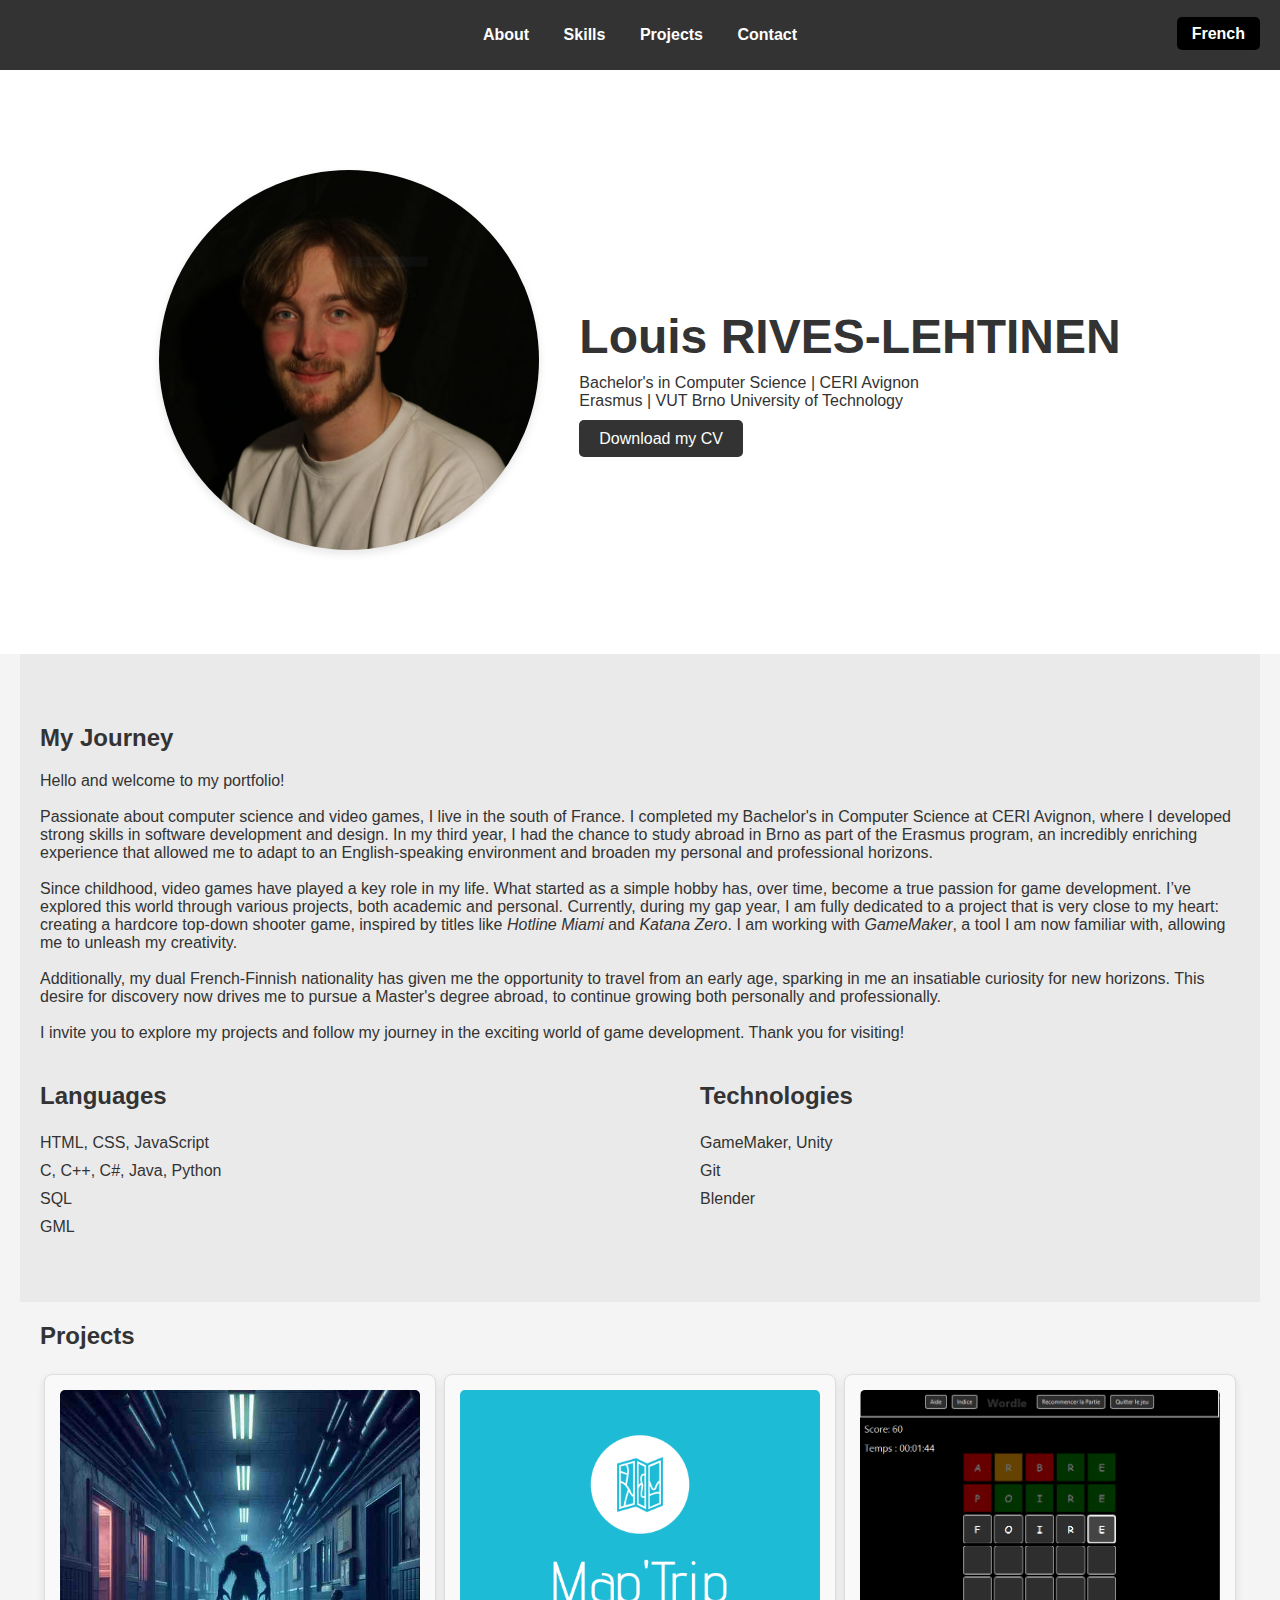
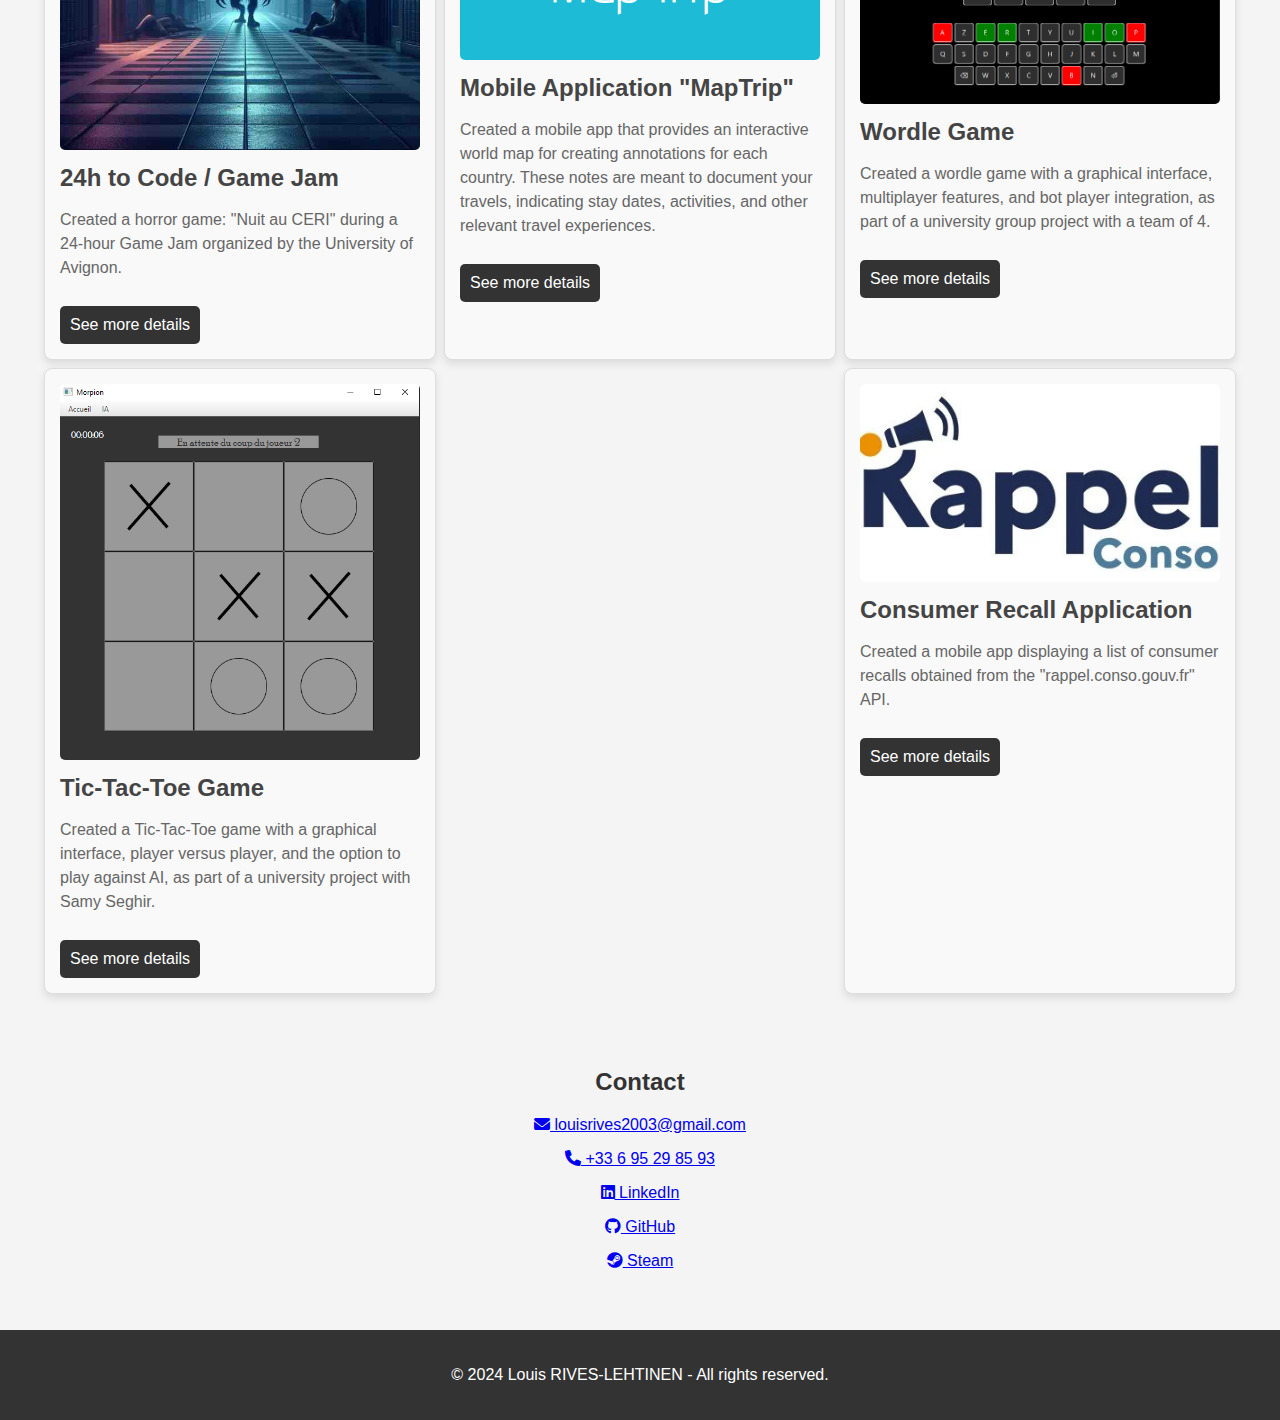
==== index-en.html @ 3df2e293 "Update index-en.html" ====
<!DOCTYPE html>
<html lang="en">
<head>
    <meta charset="UTF-8">
    <meta name="viewport" content="width=device-width, initial-scale=1.0">
    <meta http-equiv="X-UA-Compatible" content="IE=edge">
    <title>Portfolio - Louis RIVES-LEHTINEN</title>
    <link rel="stylesheet" href="style.css">
    <link rel="stylesheet" href="https://cdnjs.cloudflare.com/ajax/libs/font-awesome/6.0.0-beta3/css/all.min.css">
</head>
<body>
    <!-- Navigation -->
    <header>
        <nav>
            <ul>
                <li><a href="#about">About</a></li>
                <li><a href="#skills">Skills</a></li>
                <li><a href="#projects">Projects</a></li>
                <li><a href="#contact">Contact</a></li>
            </ul>
        </nav>
        <div class="language-switch">
            <a href="index.html" class="btn-lang">French</a>
        </div>
    </header>

    <!-- About Section -->
    <section id="about">
        <div class="container">
            <div class="about-content">
                <div class="photo">
                    <img src="ressources/photo-louis.jpg" alt="Photo of Louis RIVES-LEHTINEN" class="profile-photo">
                </div>
                <div class="about-text">
                    <h1>Louis RIVES-LEHTINEN</h1>
                    Bachelor's in Computer Science | CERI Avignon <br>
                    Erasmus | VUT Brno University of Technology 
                    </p> 
                    <a href="ressources/LouisRivesCV.pdf" class="btn">Download my CV</a>
                </div>
            </div>
        </div>
    </section>

    <!-- Skills Section -->
    <section id="skills" class="container">
        <h2>My Journey</h2>
        <div class="aboutme">
            <p>
                Hello and welcome to my portfolio! <br> <br>
                Passionate about computer science and video games, I live in the south of France. I completed my Bachelor's in Computer Science at CERI Avignon, where I developed strong skills in software development and design. In my third year, I had the chance to study abroad in Brno as part of the Erasmus program, an incredibly enriching experience that allowed me to adapt to an English-speaking environment and broaden my personal and professional horizons. <br> <br>
                Since childhood, video games have played a key role in my life. What started as a simple hobby has, over time, become a true passion for game development. I’ve explored this world through various projects, both academic and personal. Currently, during my gap year, I am fully dedicated to a project that is very close to my heart: creating a hardcore top-down shooter game, inspired by titles like <i>Hotline Miami</i> and <i>Katana Zero</i>. I am working with <i>GameMaker</i>, a tool I am now familiar with, allowing me to unleash my creativity.<br><br>
                Additionally, my dual French-Finnish nationality has given me the opportunity to travel from an early age, sparking in me an insatiable curiosity for new horizons. This desire for discovery now drives me to pursue a Master's degree abroad, to continue growing both personally and professionally.<br> <br>
                I invite you to explore my projects and follow my journey in the exciting world of game development. Thank you for visiting!
            </p>
        </div>
        <div class="skills">
            <div>
                <h3>Languages</h3>
                <ul>
                    <li>HTML, CSS, JavaScript</li>
                    <li>C, C++, C#, Java, Python</li>
                    <li>SQL</li>
                    <li>GML</li>
                </ul>
            </div>
            <div>
                <h3>Technologies</h3>
                <ul>
                    <li>GameMaker, Unity</li>
                    <li>Git</li>
                    <li>Blender</li>
                </ul>
            </div>
        </div>
    </section>

    <!-- Projects Section -->
    <section id="projects" class="container">
        <h2>Projects</h2>
        <div class="project-list">
            <div class="project">
                <img src="ressources/nuit_au_ceri.jpeg" alt="Nuit au CERI" class="project-image">
                <h3>24h to Code / Game Jam</h3>
                <p>Created a horror game: "Nuit au CERI" during a 24-hour Game Jam organized by the University of Avignon.</p>
                <a href="projects/nuit-au-ceri.html" class="btn">See more details</a>
            </div>
            <div class="project">
                <img src="ressources/maptrip.png" alt="MapTrip" class="project-image">
                <h3>Mobile Application "MapTrip"</h3>
                <p>Created a mobile app that provides an interactive world map for creating annotations for each country. These notes are meant to document your travels, indicating stay dates, activities, and other relevant travel experiences.</p>
                <a href="projects/maptrip.html" class="btn">See more details</a>
            </div>
            <div class="project">
                <img src="ressources/wordle.png" alt="Wordle" class="project-image">
                <h3>Wordle Game</h3>
                <p>Created a wordle game with a graphical interface, multiplayer features, and bot player integration, as part of a university group project with a team of 4.</p>
                <a href="projects/wordle.html" class="btn">See more details</a>
            </div>
            <div class="project">
                <img src="ressources/morpion.png" alt="Tic-Tac-Toe" class="project-image">
                <h3>Tic-Tac-Toe Game</h3>
                <p>Created a Tic-Tac-Toe game with a graphical interface, player versus player, and the option to play against AI, as part of a university project with Samy Seghir.</p>
                <a href="projects/morpion.html" class="btn">See more details</a>
            </div>
            <div class="project">
                <img src="ressources/logo-rappel-conso.jpg" alt="Rappel Consommateur" class="project-image">
                <h3>Consumer Recall Application</h3>
                <p>Created a mobile app displaying a list of consumer recalls obtained from the "rappel.conso.gouv.fr" API.</p>
                <a href="projects/rappel-conso.html" class="btn">See more details</a>
            </div>
        </div>
    </section>

    <!-- Contact Section -->
    <section id="contact" class="container">
        <h2>Contact</h2>
        <p> <a href="mailto:louisrives2003@gmail.com" class="social-link"> <i class="fas fa-envelope"></i> louisrives2003@gmail.com </a> </p>
        <p> <a href="tel:+33695298593" class="social-link"><i class="fas fa-phone"></i> +33 6 95 29 85 93 </a> </p>
        <p> <a href="https://www.linkedin.com/in/louis-rives-lehtinen-546127274/" target="_blank" class="social-link"> <i class="fab fa-linkedin"></i> LinkedIn </a> </p>
        <p> <a href="https://github.com/LouisRives" target="_blank" class="social-link"> <i class="fab fa-github"></i> GitHub </a> </p>
        <p> <a href="https://steamcommunity.com/id/AceLouis/" target="_blank" class="social-link"> <i class="fab fa-steam"></i> Steam </a> </p>
    </section>

    <footer>
        <p>© 2024 Louis RIVES-LEHTINEN - All rights reserved.</p>
    </footer>

    <script src="script.js"></script>
</body>
</html>
---- style.css ----
/* Style global */
body {
    font-family: Arial, sans-serif;
    margin: 0;
    padding: 0;
    background-color: #f4f4f4;
    color: #333;
}

/* Navigation */
header {
    background-color: #333;
    padding: 10px 0;
    text-align: center;
}

header nav ul {
    list-style: none;
    padding: 0;
}

header nav ul li {
    display: inline;
    margin: 0 15px;
}

header nav ul li a {
    color: white;
    text-decoration: none;
    font-weight: bold;
}

header nav ul li a:hover {
    text-decoration: underline;
}

.language-switch {
    position: absolute;
    top: 25px;
    right: 20px;
}

.language-switch .btn-lang {
    background-color: #000;
    color: white;
    padding: 8px 15px;
    text-decoration: none;
    border-radius: 5px;
    font-weight: bold;
    transition: background-color 0.3s ease;
}

.language-switch .btn-lang:hover {
    background-color: #555;
}

/* Section à propos */
#about {
    background-color: #fff;
    padding: 100px 20px;
    text-align: center;
}

#aboutproject {
    background-color: #fff;
    padding: 20px 20px;
    text-align: center;
}

.about-content {
    display: flex;
    align-items: center; 
    justify-content: center;
    gap: 20px; 
}

.photo {
    margin-right: 20px;
}

.profile-photo {
    width: 380px;
    height: 380px;
    border-radius: 50%; 
    object-fit: cover; 
    box-shadow: 0 4px 8px rgba(0, 0, 0, 0.1); 
}

.profile-photo-project {
    width: 180px;
    height: 180px;
    border-radius: 50%; 
    object-fit: cover; 
    box-shadow: 0 4px 8px rgba(0, 0, 0, 0.1); 
}

/* Texte à propos */
.about-text {
    max-width: 600px;
    text-align: left; 
}

#about h1 {
    font-size: 3em;
    margin-bottom: 10px;
}

#about p {
    font-size: 1.2em;
    margin-bottom: 20px;
}

#about .btn {
    background-color: #333;
    color: white;
    padding: 10px 20px;
    text-decoration: none;
    border-radius: 5px;
}

#about .btn:hover {
    background-color: #555;
}

#aboutproject .btn {
    background-color: #333;
    color: white;
    padding: 10px 20px;
    text-decoration: none;
    border-radius: 5px;
}

#aboutproject .btn:hover {
    background-color: #555;
}

/* Section compétences */
.container {
    width: 100%;
    max-width: 1200px;
    margin: auto;
}

#skills {
    background-color: #eaeaea;
    padding: 50px 20px;
}

.skills {
    display: flex;
    justify-content: space-between;
}

.skills div {
    width: 45%;
}

.skills h3 {
    font-size: 1.5em;
}

.skills ul {
    list-style: none;
    padding: 0;
}

.skills ul li {
    margin-bottom: 10px;
}

/* Liste des projets */
.project-list {
    display: flex; /* Utilise le modèle Flexbox */
    flex-wrap: wrap; /* Permet de passer à la ligne */
    justify-content: space-between; /* Espace entre les éléments */
}

/* Style de chaque projet */
.project {
    background-color: #f9f9f9; 
    border: 1px solid #ddd; 
    border-radius: 8px; 
    width: calc(33.333% - 8px); /* Ajuster la largeur pour tenir compte des marges */
    margin: 4px; /* Marge réduite pour un espacement total de 8px */
    padding: 15px;
    box-shadow: 0 4px 8px rgba(0, 0, 0, 0.1); 
    transition: transform 0.2s; 
}

/* Autres styles de projet */
.project-image {
    width: 100%; 
    height: auto; 
    border-radius: 5px; 
}

.project h3 {
    font-size: 1.5em; 
    color: #444;
    margin: 10px 0;
}

.project p {
    font-size: 1em; 
    color: #666; 
    line-height: 1.5; 
}

.project .btn {
    background-color: #333;
    color: white;
    padding: 10px;
    text-decoration: none;
    display: inline-block; /* Assurez-vous que le bouton est un bloc */
    border-radius: 5px;
    margin-top: 10px;
}

.project .btn:hover {
    background-color: #555;
}

/* Section contact */
#contact {
    padding: 50px 20px;
    text-align: center;
}

#contact p {
    margin-bottom: 10px;
}

footer {
    background-color: #333;
    color: white;
    padding: 20px 0;
    text-align: center;
}


#project-details {
    padding: 20px;
}

#project-details h2 {
    text-align: center;
    margin-bottom: 20px;
}

.project-description {
    text-align: justify;
    margin-bottom: 20px;
}

.project-images {
    display: flex;
    justify-content: center;
    flex-wrap: wrap;
    margin-bottom: 20px;
    padding: 10px;
}

.project-images img {
    margin-bottom: 10px;
    width: 400px;
    margin-right: 10px;
    border-radius: 8px;
}

/* Responsiveness */
@media (max-width: 768px) {
    .skills {
        flex-direction: column;
    }

    .skills div {
        width: 100%;
        margin-bottom: 20px;
    }

    .project-list {
        flex-direction: column; /* Colonne sur petits écrans */
        align-items: center; /* Centre les projets */
    }

    .project {
        width: 90%; /* Utilise presque toute la largeur sur petits écrans */
        margin: 10px 0; /* Espacement vertical entre les projets */
    }
}

@media (min-width: 769px) and (max-width: 1024px) {
    .project {
        width: 45%; /* Deux projets par ligne sur écrans moyens */
    }
}

@media (min-width: 1025px) {
    .project {
        width: 30%; /* Trois projets par ligne sur grands écrans */
    }
}
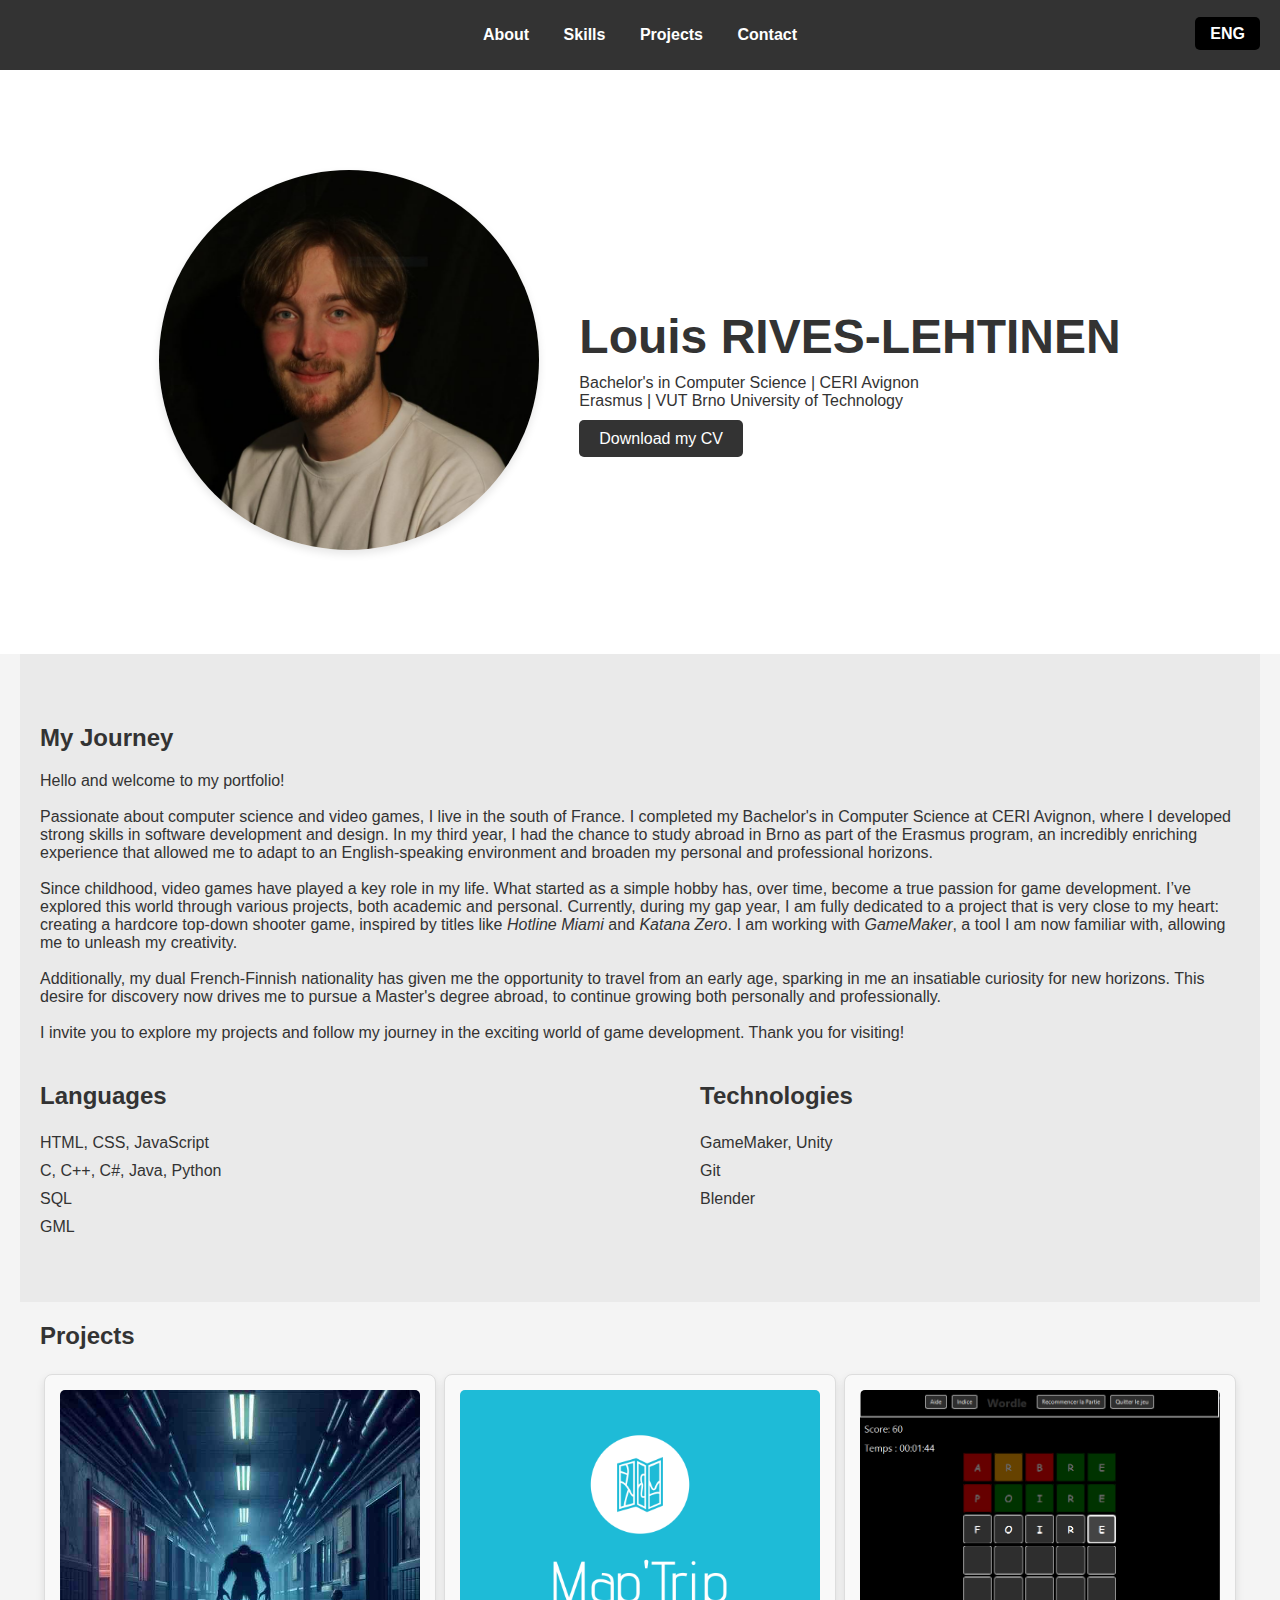
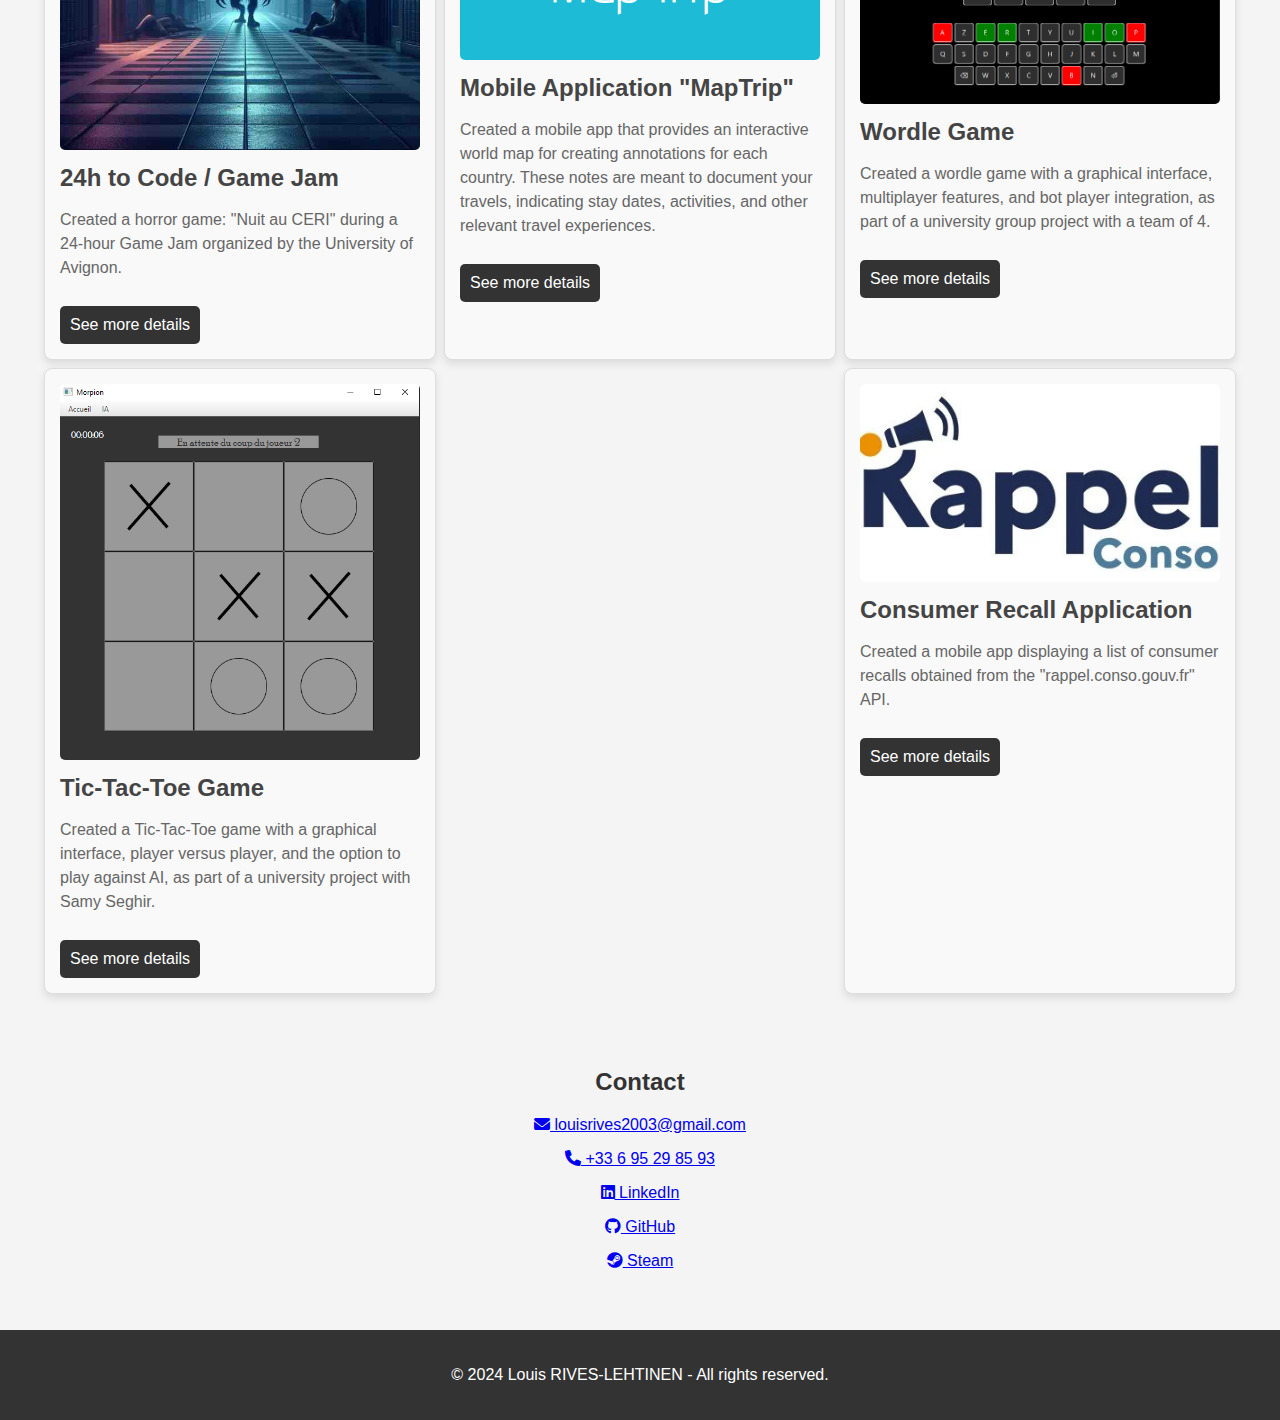
==== commit f4d08058: "Update index-en.html" ====
--- a/index-en.html
+++ b/index-en.html
@@ -20,7 +20,7 @@
             </ul>
         </nav>
         <div class="language-switch">
-            <a href="index.html" class="btn-lang">French</a>
+            <a href="index.html" class="btn-lang">ENG</a>
         </div>
     </header>
 
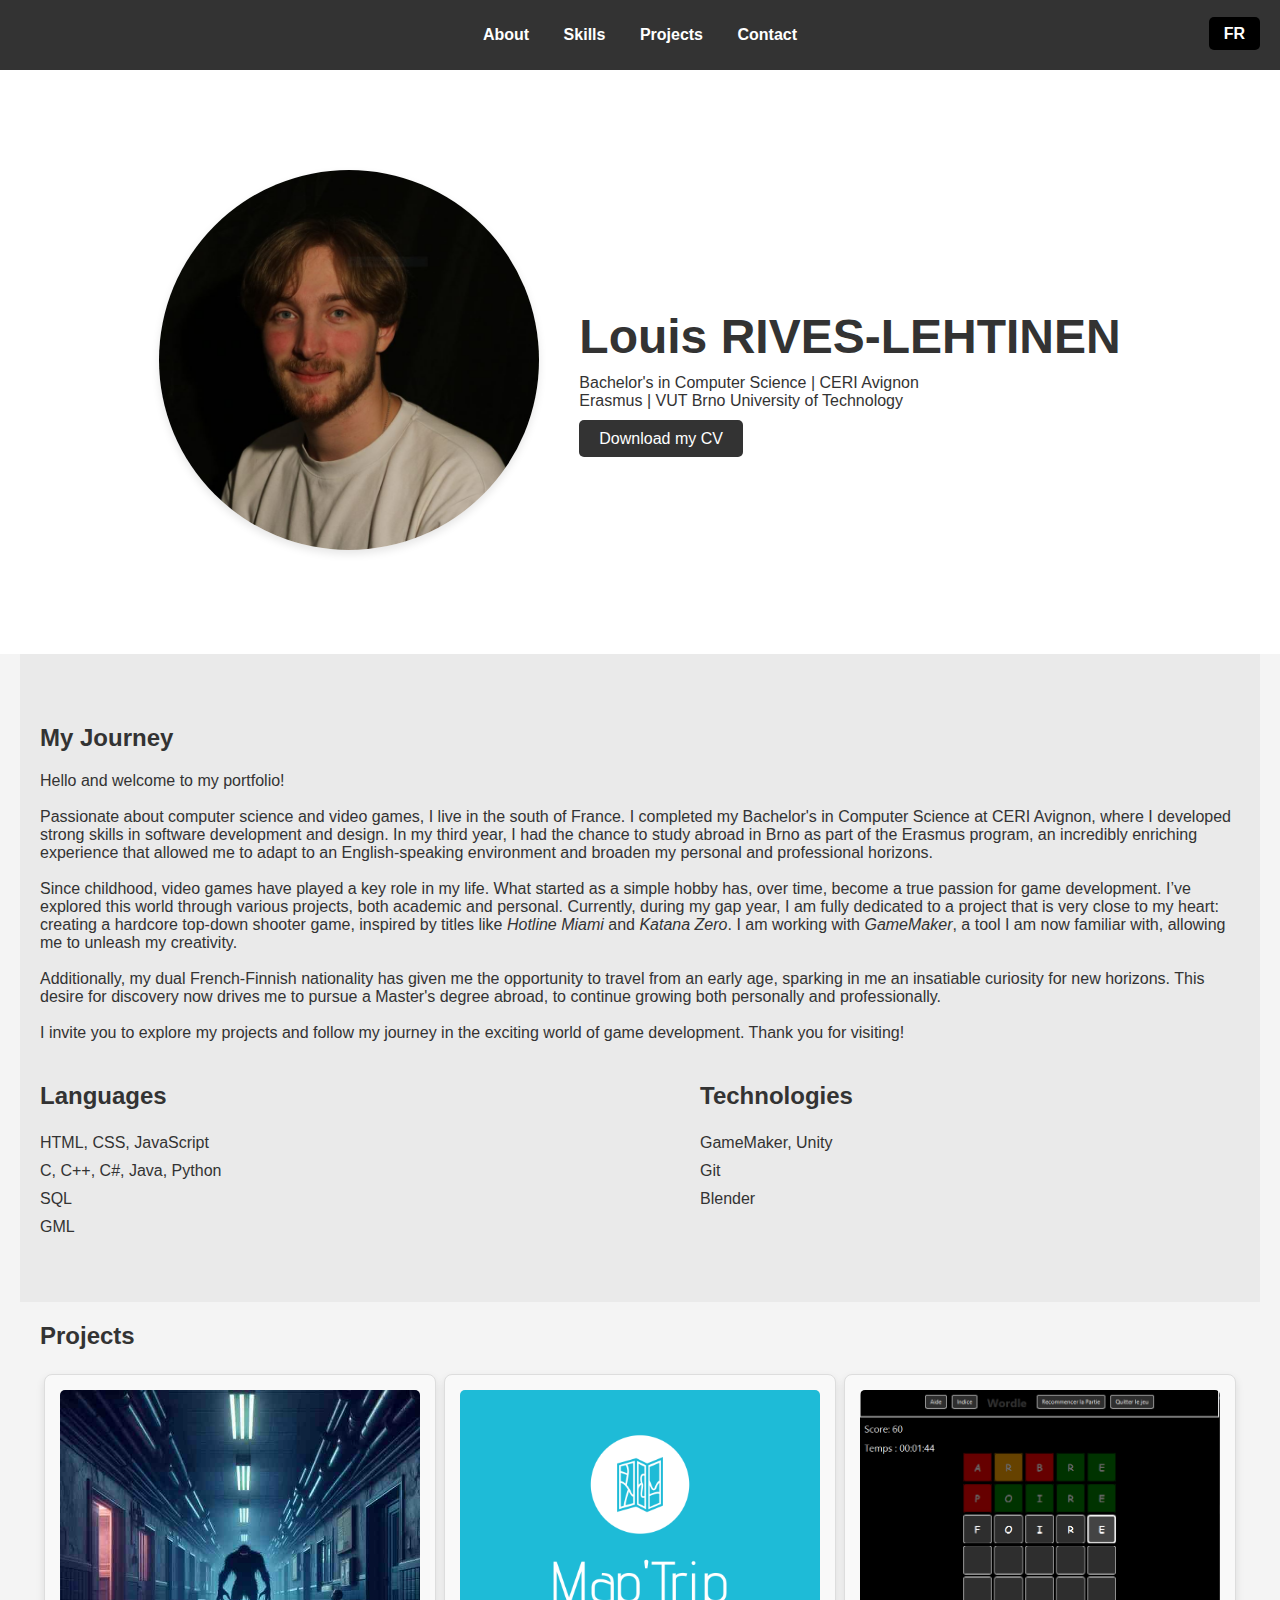
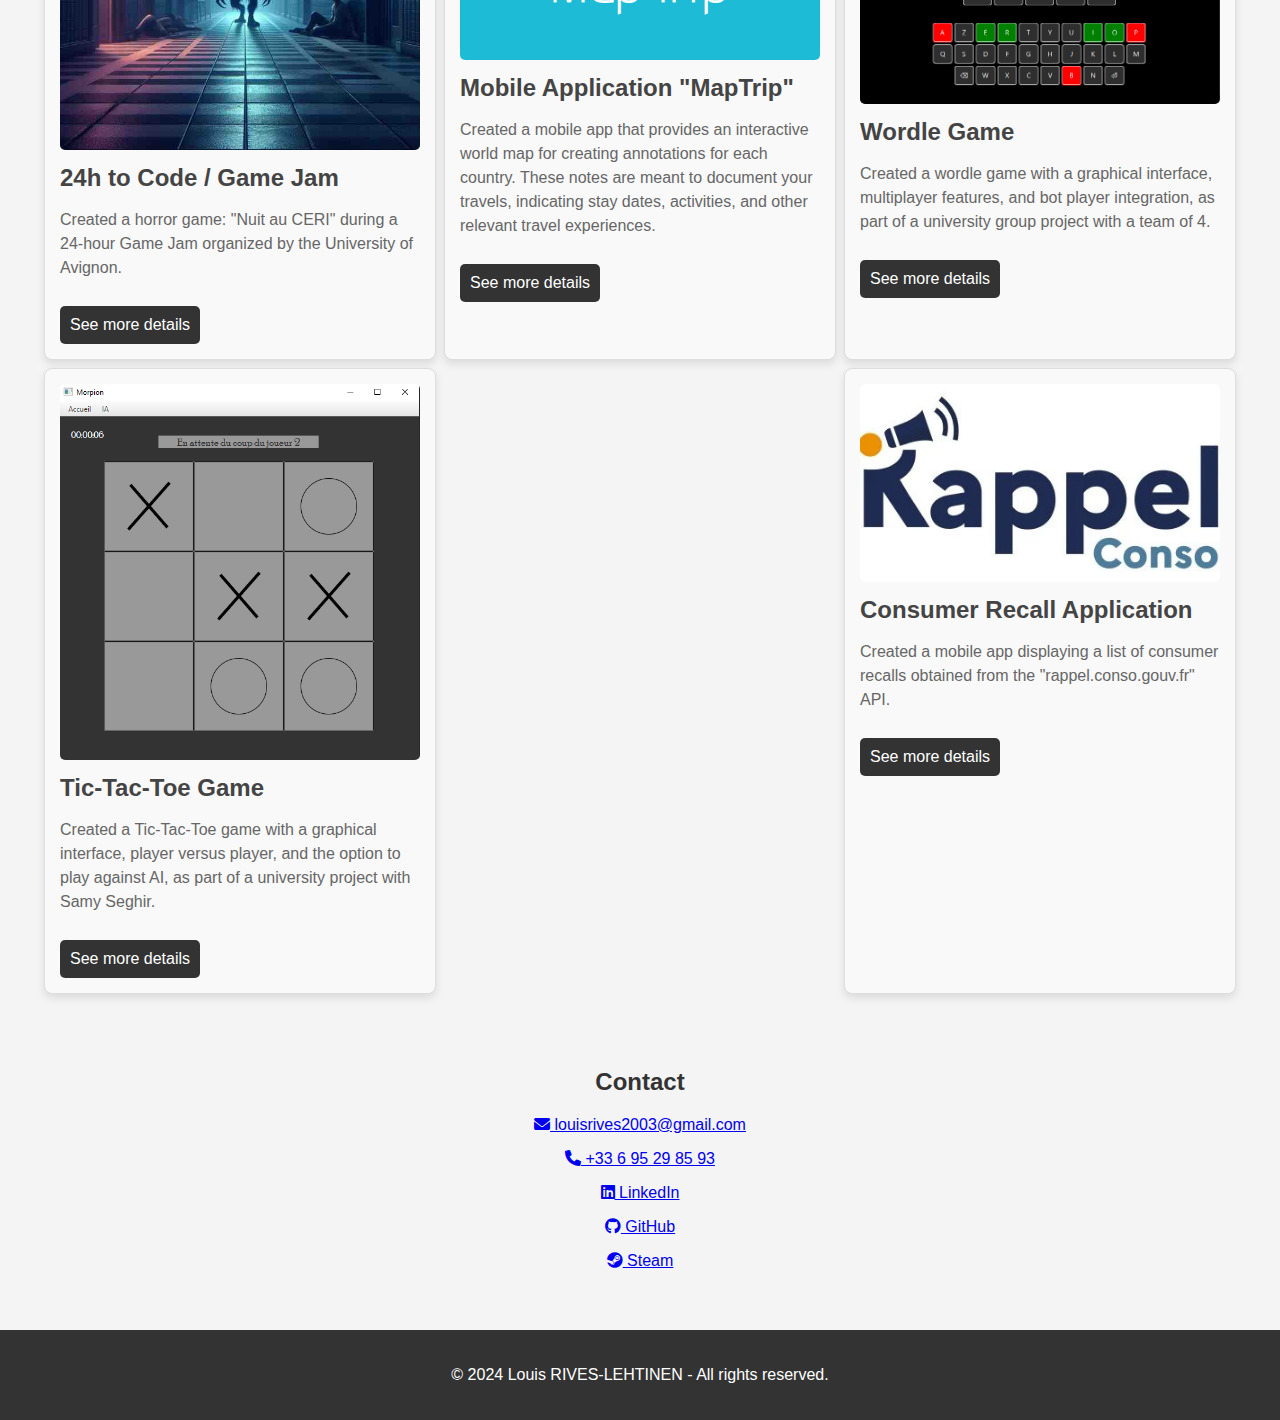
==== commit d3cba7bc: "Update index-en.html" ====
--- a/index-en.html
+++ b/index-en.html
@@ -20,7 +20,7 @@
             </ul>
         </nav>
         <div class="language-switch">
-            <a href="index.html" class="btn-lang">ENG</a>
+            <a href="index.html" class="btn-lang">FR</a>
         </div>
     </header>
 
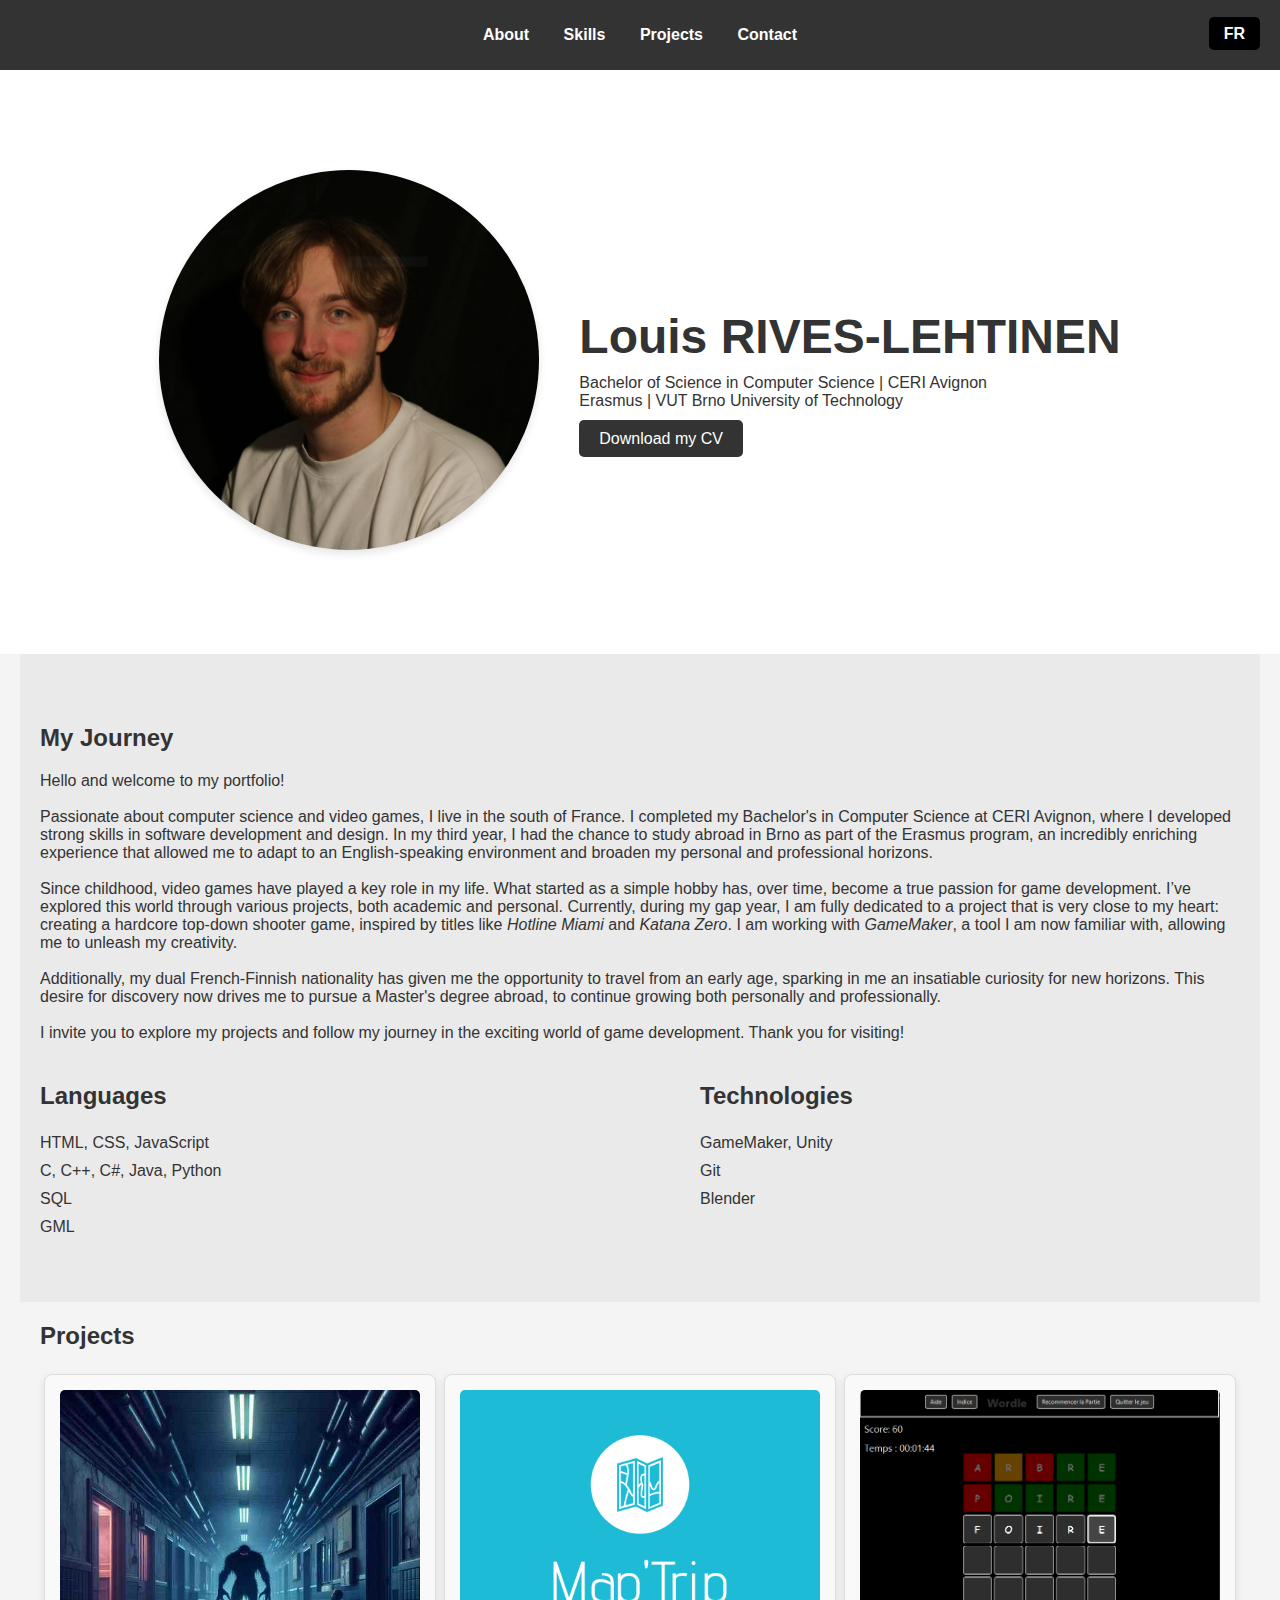
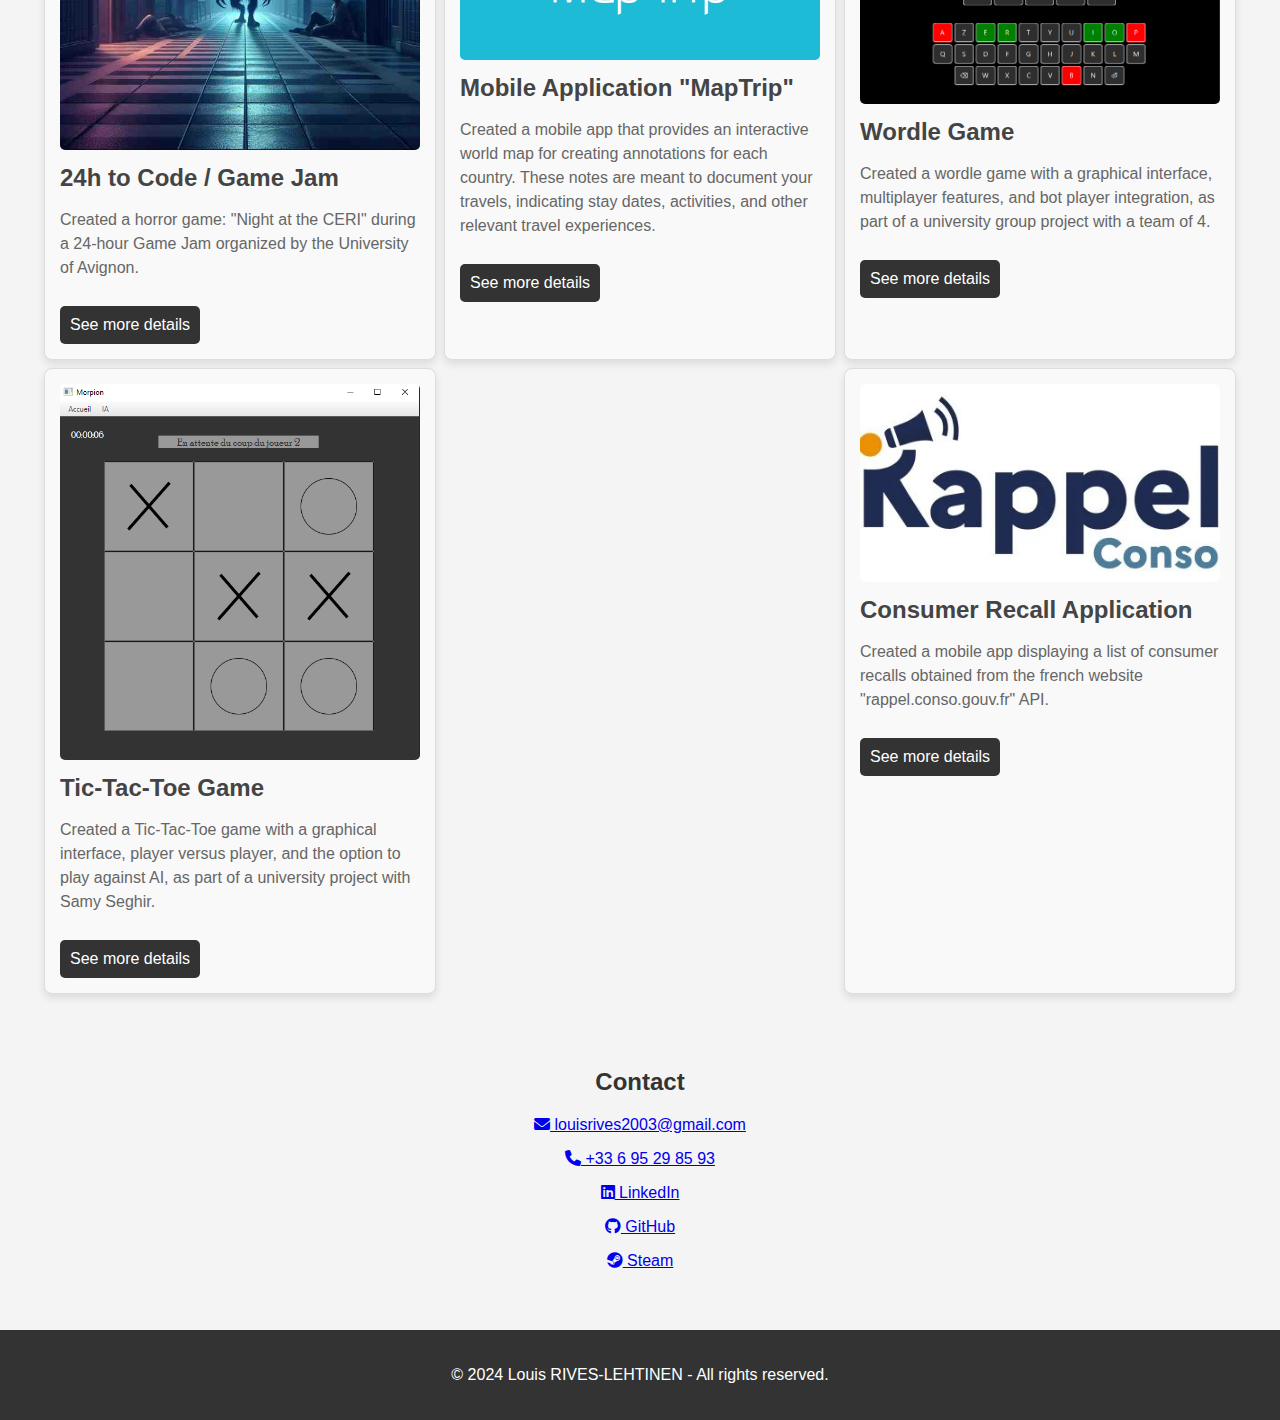
==== commit ed29e9fb: "Update index-en.html" ====
--- a/index-en.html
+++ b/index-en.html
@@ -33,7 +33,7 @@
                 </div>
                 <div class="about-text">
                     <h1>Louis RIVES-LEHTINEN</h1>
-                    Bachelor's in Computer Science | CERI Avignon <br>
+                    Bachelor of Science in Computer Science | CERI Avignon <br>
                     Erasmus | VUT Brno University of Technology 
                     </p> 
                     <a href="ressources/LouisRivesCV.pdf" class="btn">Download my CV</a>
@@ -82,7 +82,7 @@
             <div class="project">
                 <img src="ressources/nuit_au_ceri.jpeg" alt="Nuit au CERI" class="project-image">
                 <h3>24h to Code / Game Jam</h3>
-                <p>Created a horror game: "Nuit au CERI" during a 24-hour Game Jam organized by the University of Avignon.</p>
+                <p>Created a horror game: "Night at the CERI" during a 24-hour Game Jam organized by the University of Avignon.</p>
                 <a href="projects/nuit-au-ceri.html" class="btn">See more details</a>
             </div>
             <div class="project">
@@ -106,7 +106,7 @@
             <div class="project">
                 <img src="ressources/logo-rappel-conso.jpg" alt="Rappel Consommateur" class="project-image">
                 <h3>Consumer Recall Application</h3>
-                <p>Created a mobile app displaying a list of consumer recalls obtained from the "rappel.conso.gouv.fr" API.</p>
+                <p>Created a mobile app displaying a list of consumer recalls obtained from the french website "rappel.conso.gouv.fr" API.</p>
                 <a href="projects/rappel-conso.html" class="btn">See more details</a>
             </div>
         </div>
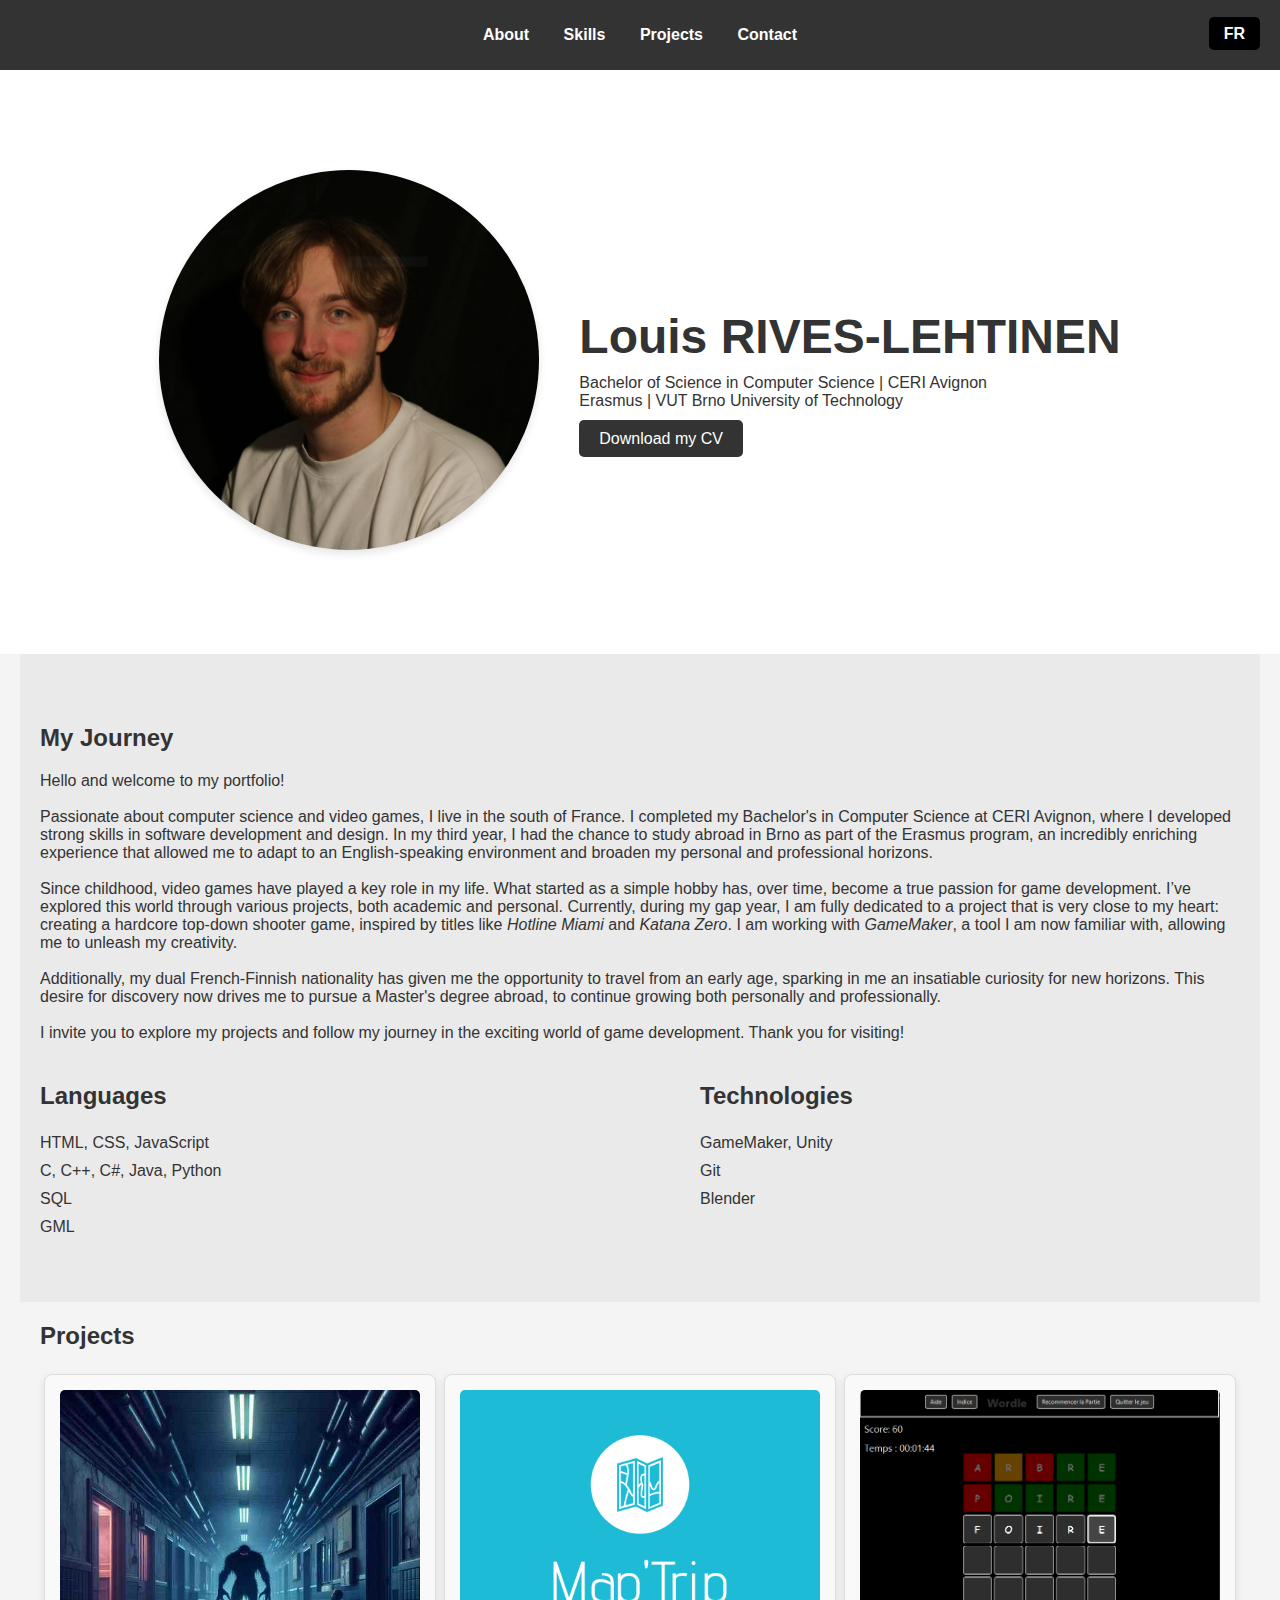
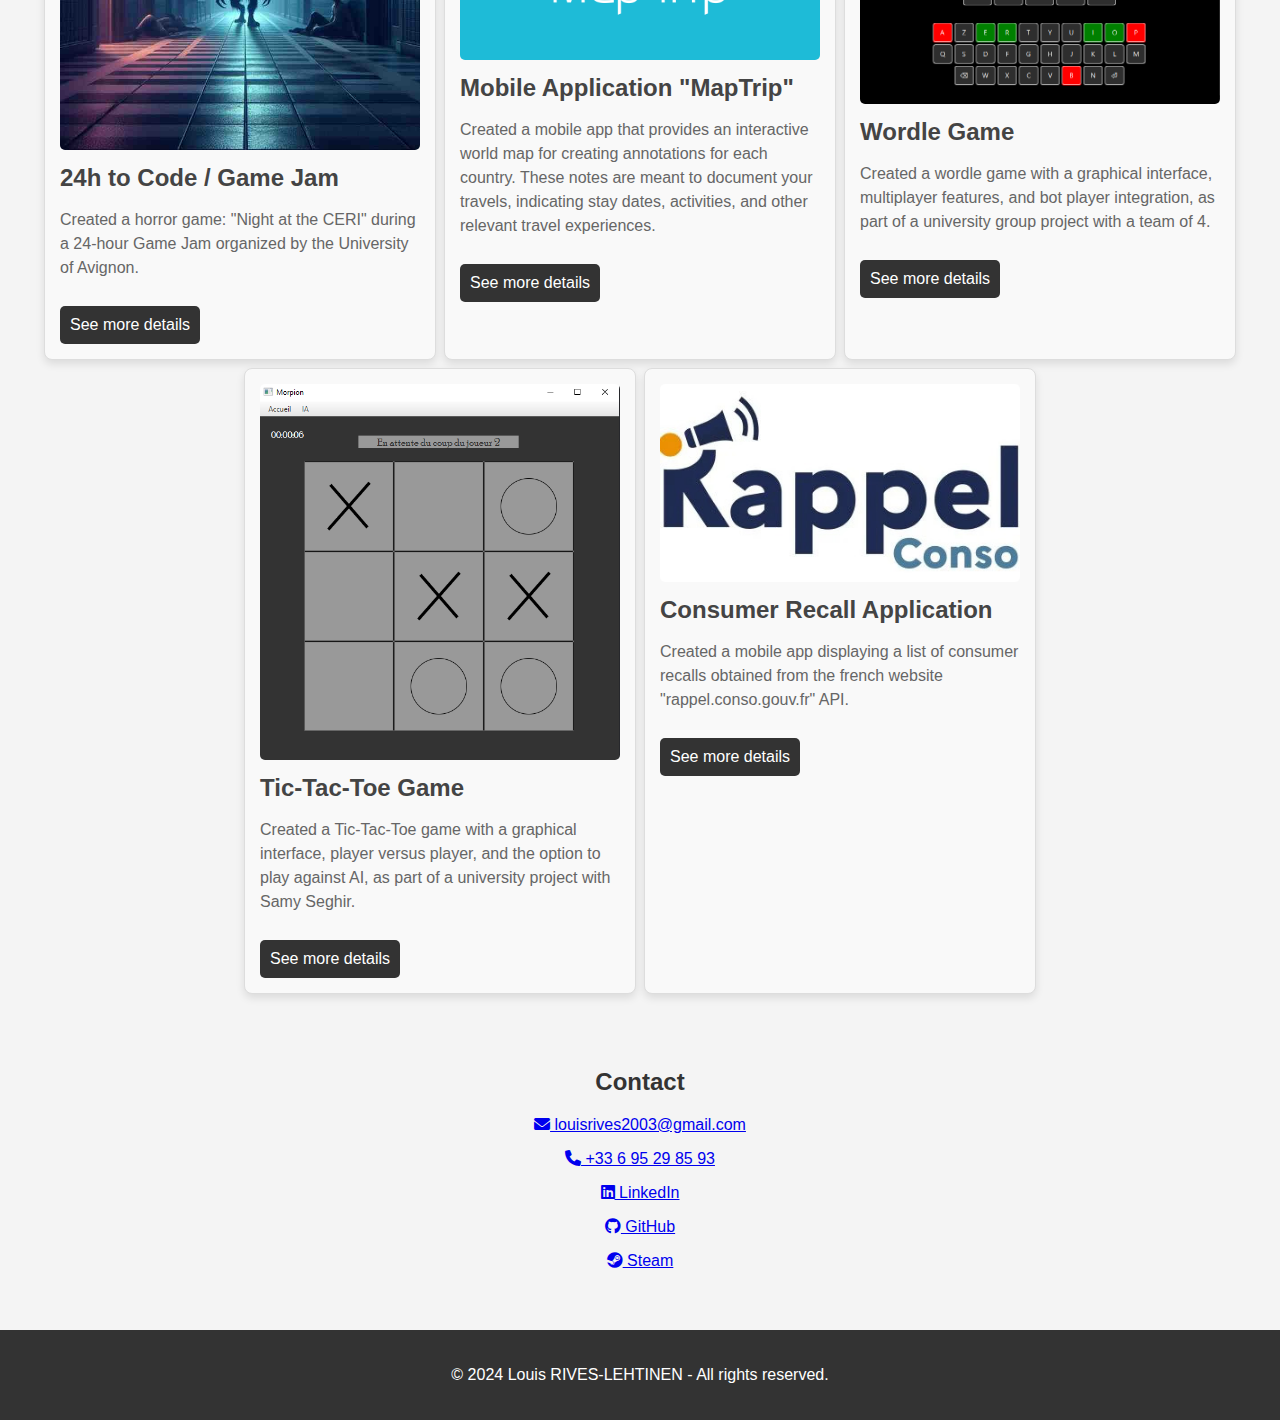
==== commit c6f15351: "Update index-en.html" ====
--- a/index-en.html
+++ b/index-en.html
@@ -36,7 +36,7 @@
                     Bachelor of Science in Computer Science | CERI Avignon <br>
                     Erasmus | VUT Brno University of Technology 
                     </p> 
-                    <a href="ressources/LouisRivesCV.pdf" class="btn">Download my CV</a>
+                    <a href="ressources/LouisRivesCV.pdf" target="_blank" class="btn">Download my CV</a>
                 </div>
             </div>
         </div>
--- a/style.css
+++ b/style.css
@@ -170,9 +170,9 @@
 
 /* Liste des projets */
 .project-list {
-    display: flex; /* Utilise le modèle Flexbox */
-    flex-wrap: wrap; /* Permet de passer à la ligne */
-    justify-content: space-between; /* Espace entre les éléments */
+    display: flex; 
+    flex-wrap: wrap; 
+    justify-content: center; 
 }
 
 /* Style de chaque projet */
@@ -252,6 +252,10 @@
     margin-bottom: 20px;
 }
 
+#project-details .image-btn-center {
+    text-align: center; 
+}
+
 .project-images {
     display: flex;
     justify-content: center;
@@ -267,6 +271,30 @@
     border-radius: 8px;
 }
 
+.project-images-height img {
+    margin-bottom: 10px;
+    height: 550px;
+    margin-right: 10px;
+    border-radius: 8px;
+}
+
+#project-details .btn {
+    background-color: #333;
+    color: white;
+    padding: 10px 20px;
+    text-align: center;
+    text-decoration: none;
+    border-radius: 5px;
+    display: inline-block; 
+    margin: 20px auto; 
+}
+
+
+#project-details .btn:hover {
+    background-color: #555;
+}
+
+
 /* Responsiveness */
 @media (max-width: 768px) {
     .skills {
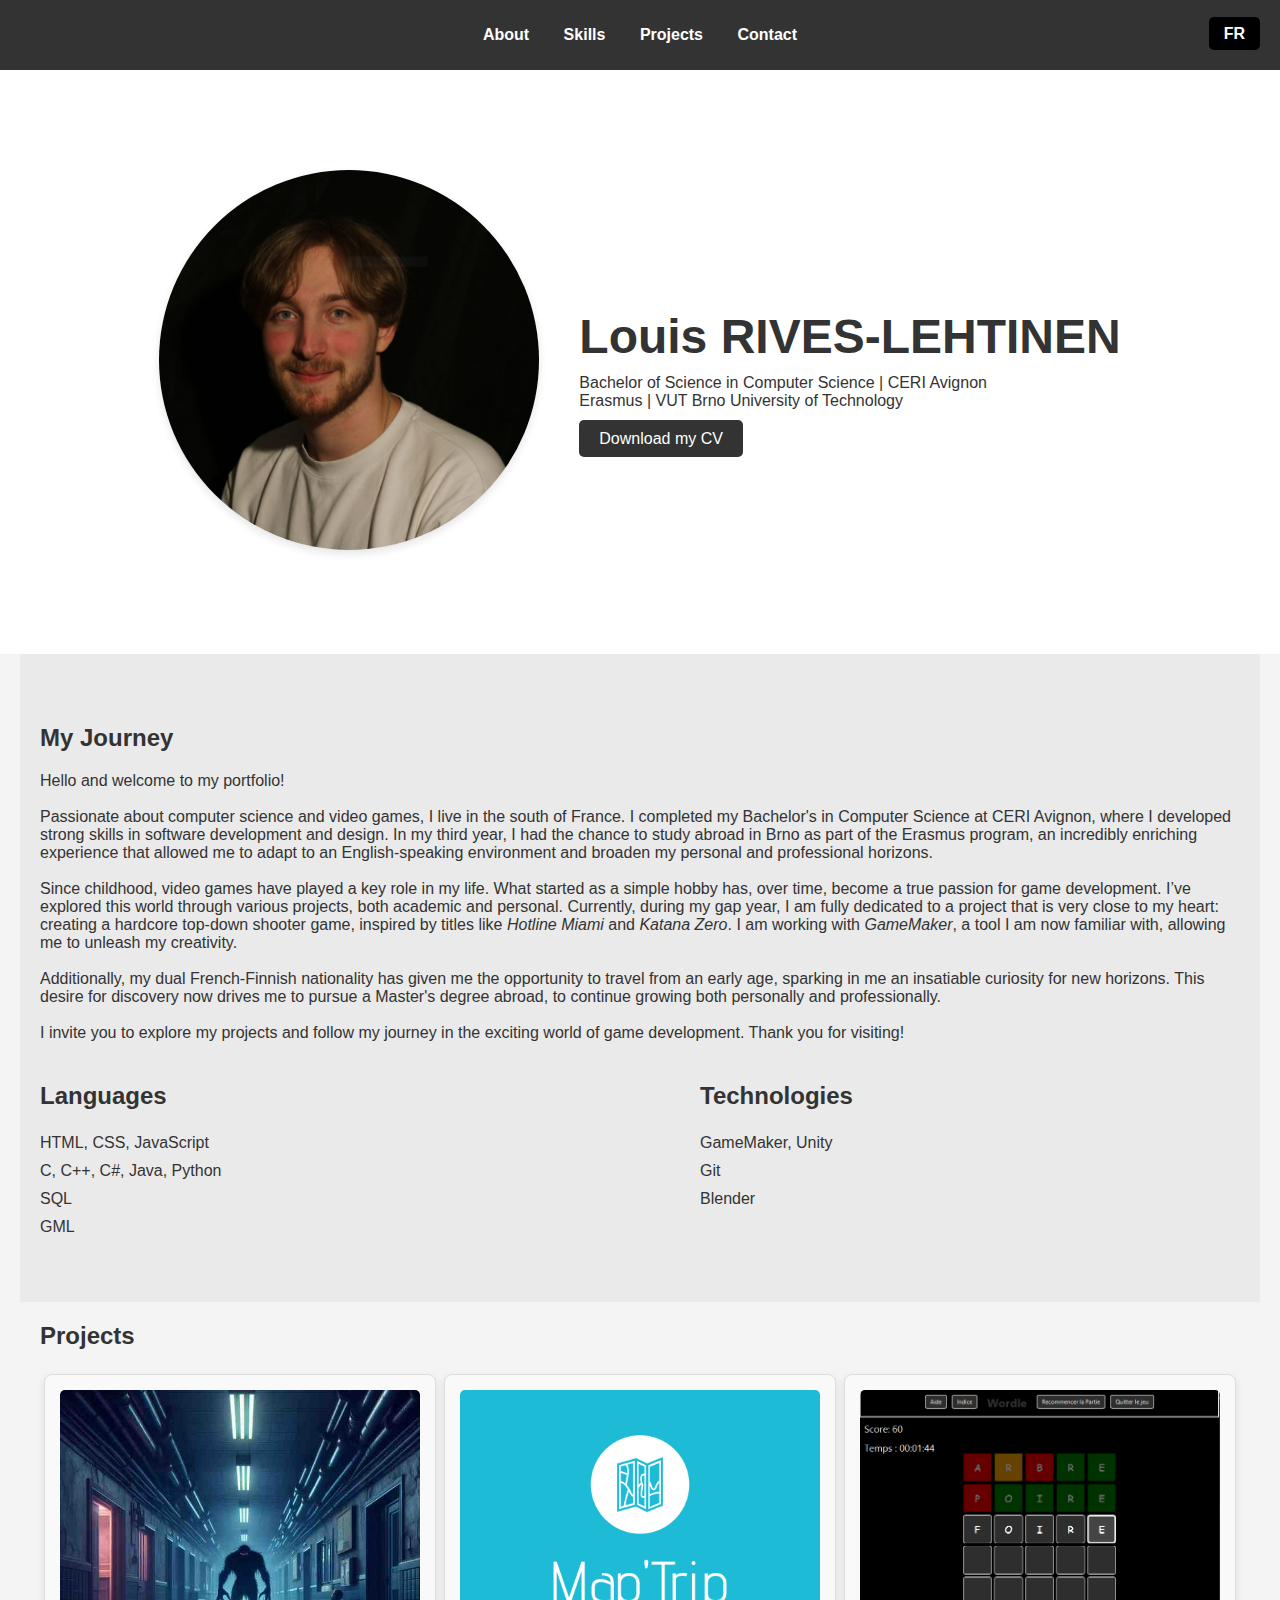
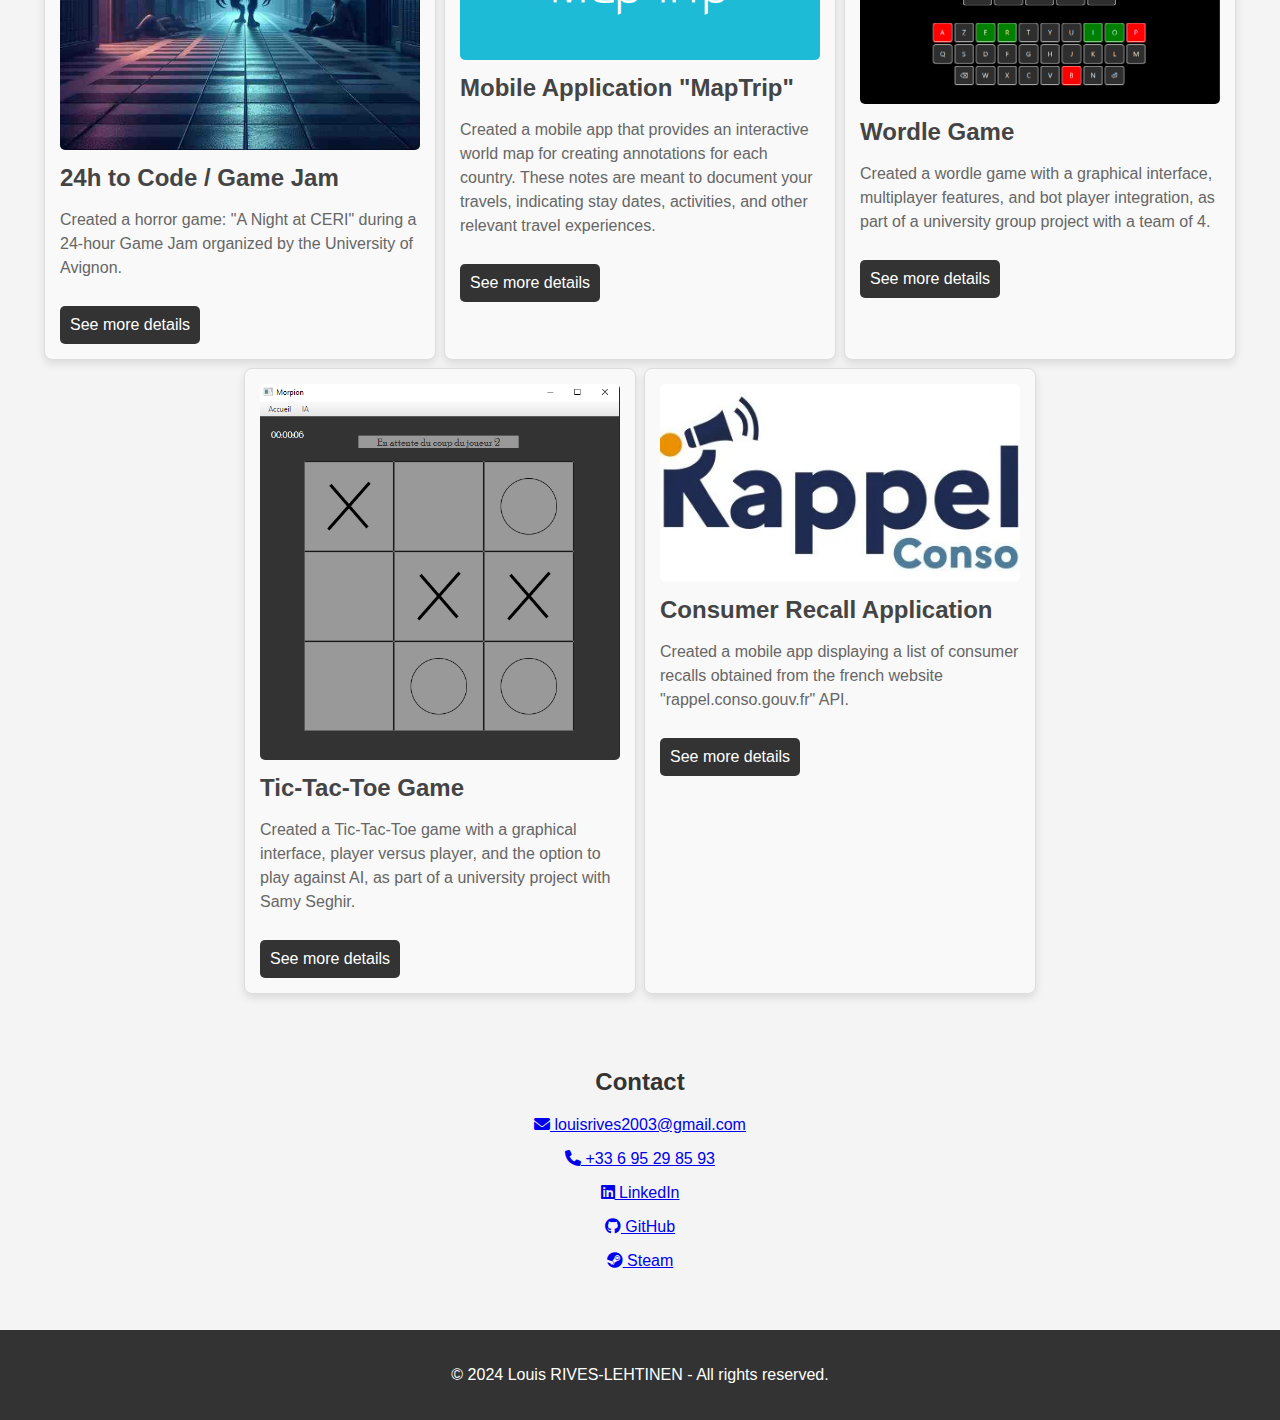
==== commit 0f400acc: "Add files via upload" ====
--- a/index-en.html
+++ b/index-en.html
@@ -82,7 +82,7 @@
             <div class="project">
                 <img src="ressources/nuit_au_ceri.jpeg" alt="Nuit au CERI" class="project-image">
                 <h3>24h to Code / Game Jam</h3>
-                <p>Created a horror game: "Night at the CERI" during a 24-hour Game Jam organized by the University of Avignon.</p>
+                <p>Created a horror game: "A Night at CERI" during a 24-hour Game Jam organized by the University of Avignon.</p>
                 <a href="projects/nuit-au-ceri.html" class="btn">See more details</a>
             </div>
             <div class="project">
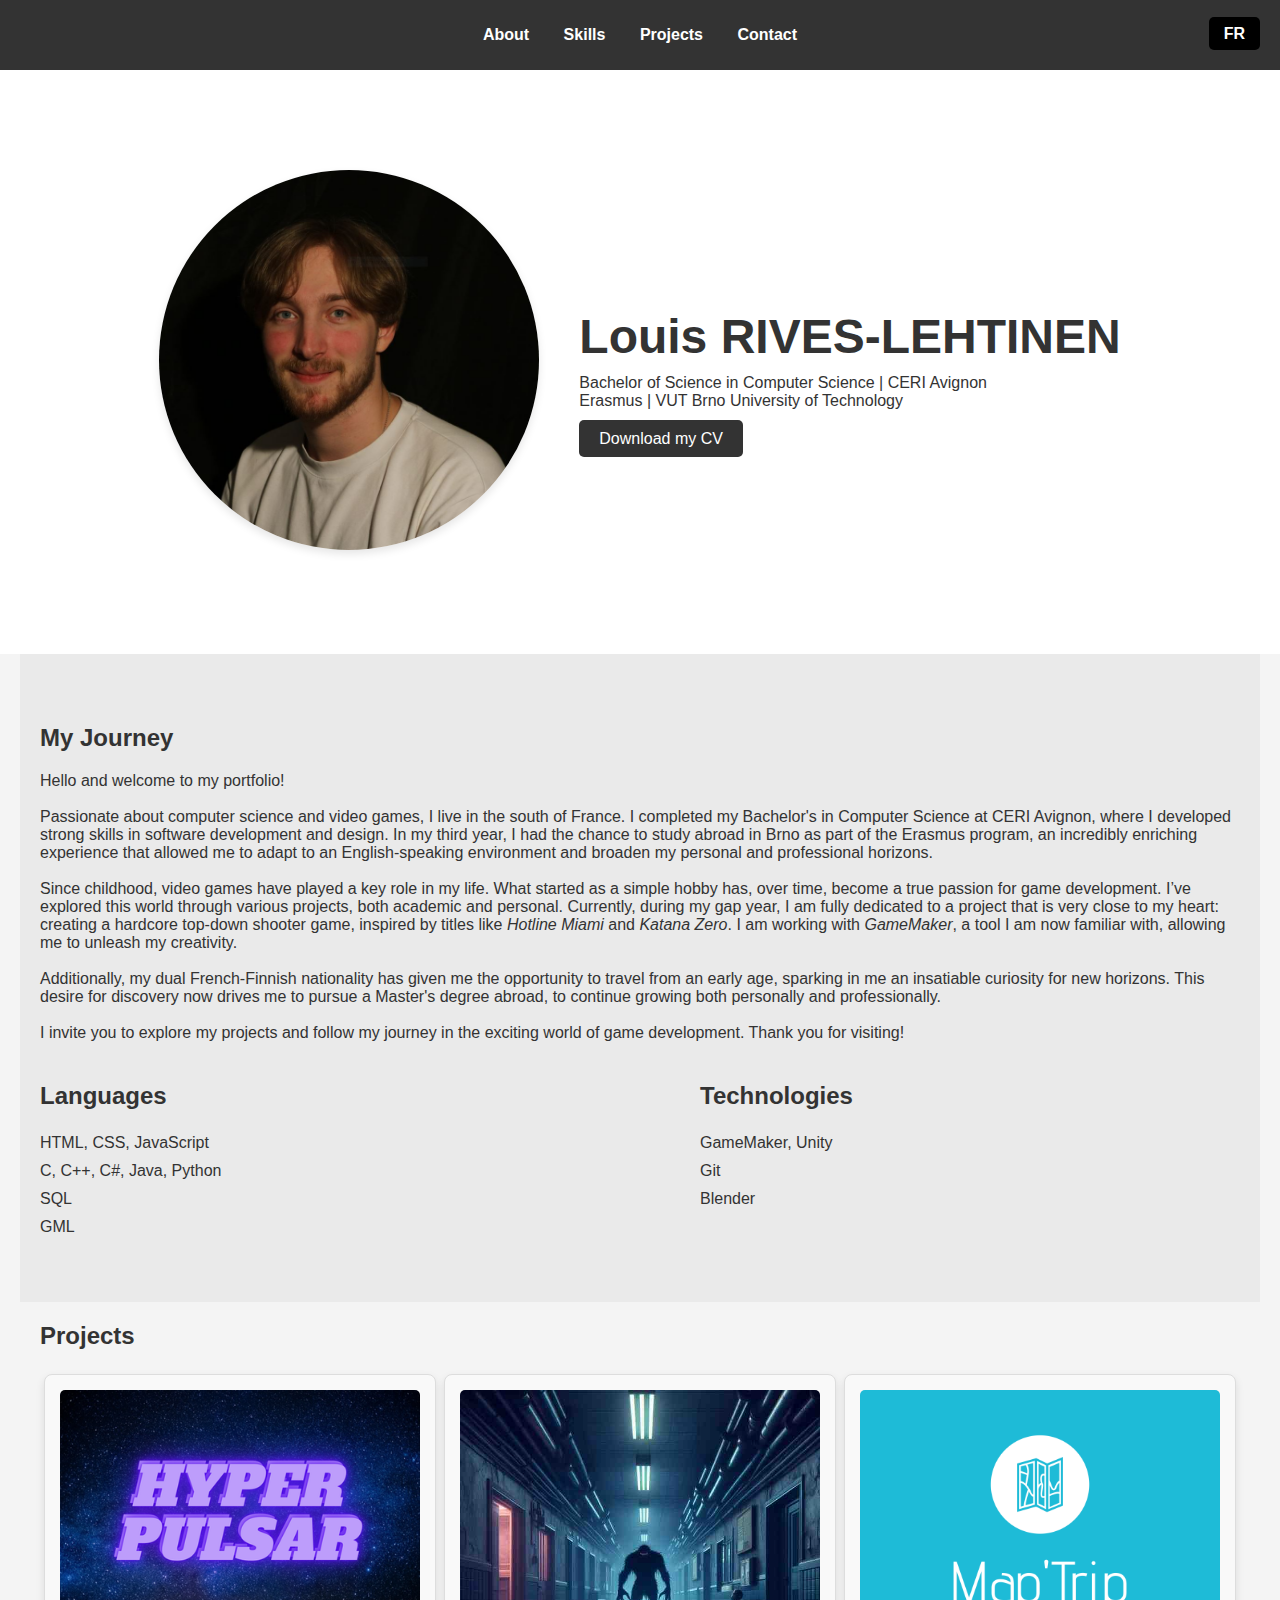
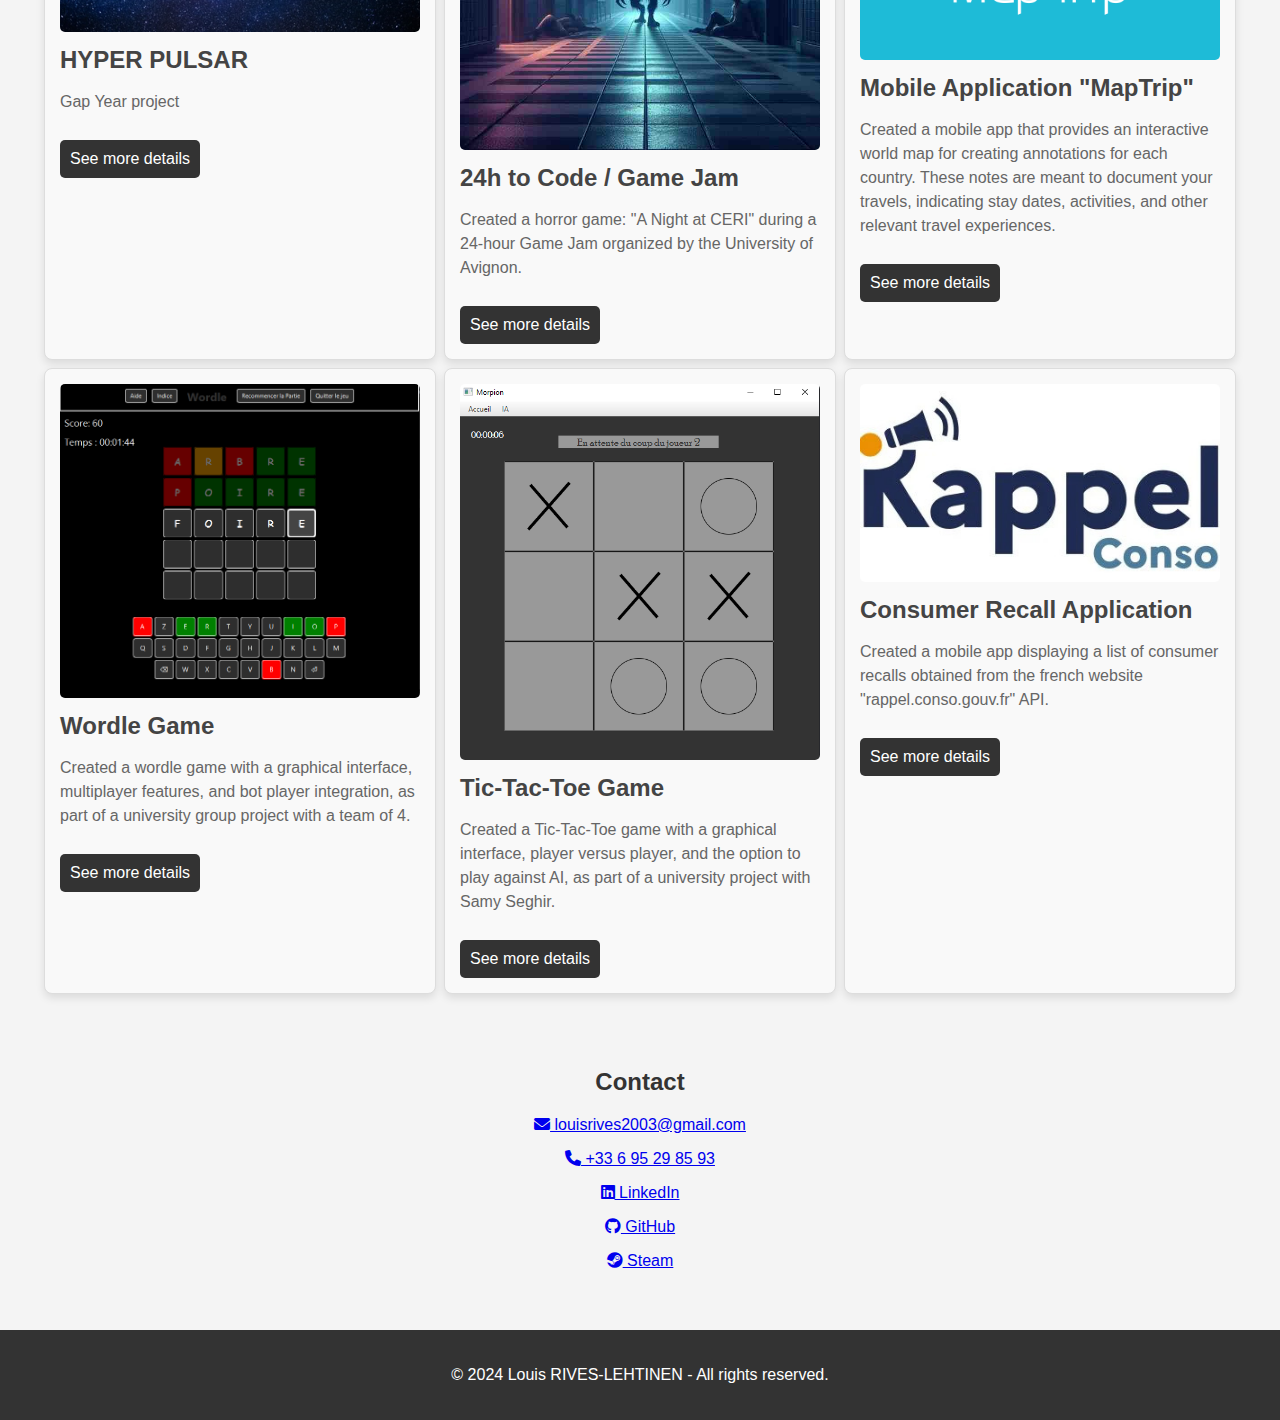
==== commit 26691b49: "Update index-en.html" ====
--- a/index-en.html
+++ b/index-en.html
@@ -80,34 +80,40 @@
         <h2>Projects</h2>
         <div class="project-list">
             <div class="project">
+                <img src="ressources/hyper_pulsar.png" alt="Hyper Pulsar" class="project-image">
+                <h3>HYPER PULSAR</h3>
+                <p>Gap Year project </p>
+                <a href="projects/hyper_pulsar-eng.html" class="btn">See more details</a>
+            </div>
+            <div class="project">
                 <img src="ressources/nuit_au_ceri.jpeg" alt="Nuit au CERI" class="project-image">
                 <h3>24h to Code / Game Jam</h3>
                 <p>Created a horror game: "A Night at CERI" during a 24-hour Game Jam organized by the University of Avignon.</p>
-                <a href="projects/nuit-au-ceri.html" class="btn">See more details</a>
+                <a href="projects/nuit-au-ceri-eng.html" class="btn">See more details</a>
             </div>
             <div class="project">
                 <img src="ressources/maptrip.png" alt="MapTrip" class="project-image">
                 <h3>Mobile Application "MapTrip"</h3>
                 <p>Created a mobile app that provides an interactive world map for creating annotations for each country. These notes are meant to document your travels, indicating stay dates, activities, and other relevant travel experiences.</p>
-                <a href="projects/maptrip.html" class="btn">See more details</a>
+                <a href="projects/maptrip-eng.html" class="btn">See more details</a>
             </div>
             <div class="project">
                 <img src="ressources/wordle.png" alt="Wordle" class="project-image">
                 <h3>Wordle Game</h3>
                 <p>Created a wordle game with a graphical interface, multiplayer features, and bot player integration, as part of a university group project with a team of 4.</p>
-                <a href="projects/wordle.html" class="btn">See more details</a>
+                <a href="projects/wordle-eng.html" class="btn">See more details</a>
             </div>
             <div class="project">
                 <img src="ressources/morpion.png" alt="Tic-Tac-Toe" class="project-image">
                 <h3>Tic-Tac-Toe Game</h3>
                 <p>Created a Tic-Tac-Toe game with a graphical interface, player versus player, and the option to play against AI, as part of a university project with Samy Seghir.</p>
-                <a href="projects/morpion.html" class="btn">See more details</a>
+                <a href="projects/morpion-eng.html" class="btn">See more details</a>
             </div>
             <div class="project">
                 <img src="ressources/logo-rappel-conso.jpg" alt="Rappel Consommateur" class="project-image">
                 <h3>Consumer Recall Application</h3>
                 <p>Created a mobile app displaying a list of consumer recalls obtained from the french website "rappel.conso.gouv.fr" API.</p>
-                <a href="projects/rappel-conso.html" class="btn">See more details</a>
+                <a href="projects/rappel-conso-eng.html" class="btn">See more details</a>
             </div>
         </div>
     </section>
--- a/style.css
+++ b/style.css
@@ -294,6 +294,37 @@
     background-color: #555;
 }
 
+/* Modal background */
+.modal {
+    display: none; 
+    position: fixed;
+    z-index: 1000;
+    left: 0;
+    top: 0;
+    width: 100%;
+    height: 100%;
+    background-color: rgba(0, 0, 0, 0.8);
+    justify-content: center;
+    align-items: center;
+}
+
+/* Full-size image */
+.modal-content {
+    max-width: 90%;
+    max-height: 90%;
+    border-radius: 10px;
+}
+
+/* Close button */
+.close {
+    position: absolute;
+    top: 20px;
+    right: 30px;
+    font-size: 40px;
+    color: white;
+    cursor: pointer;
+}
+
 
 /* Responsiveness */
 @media (max-width: 768px) {
